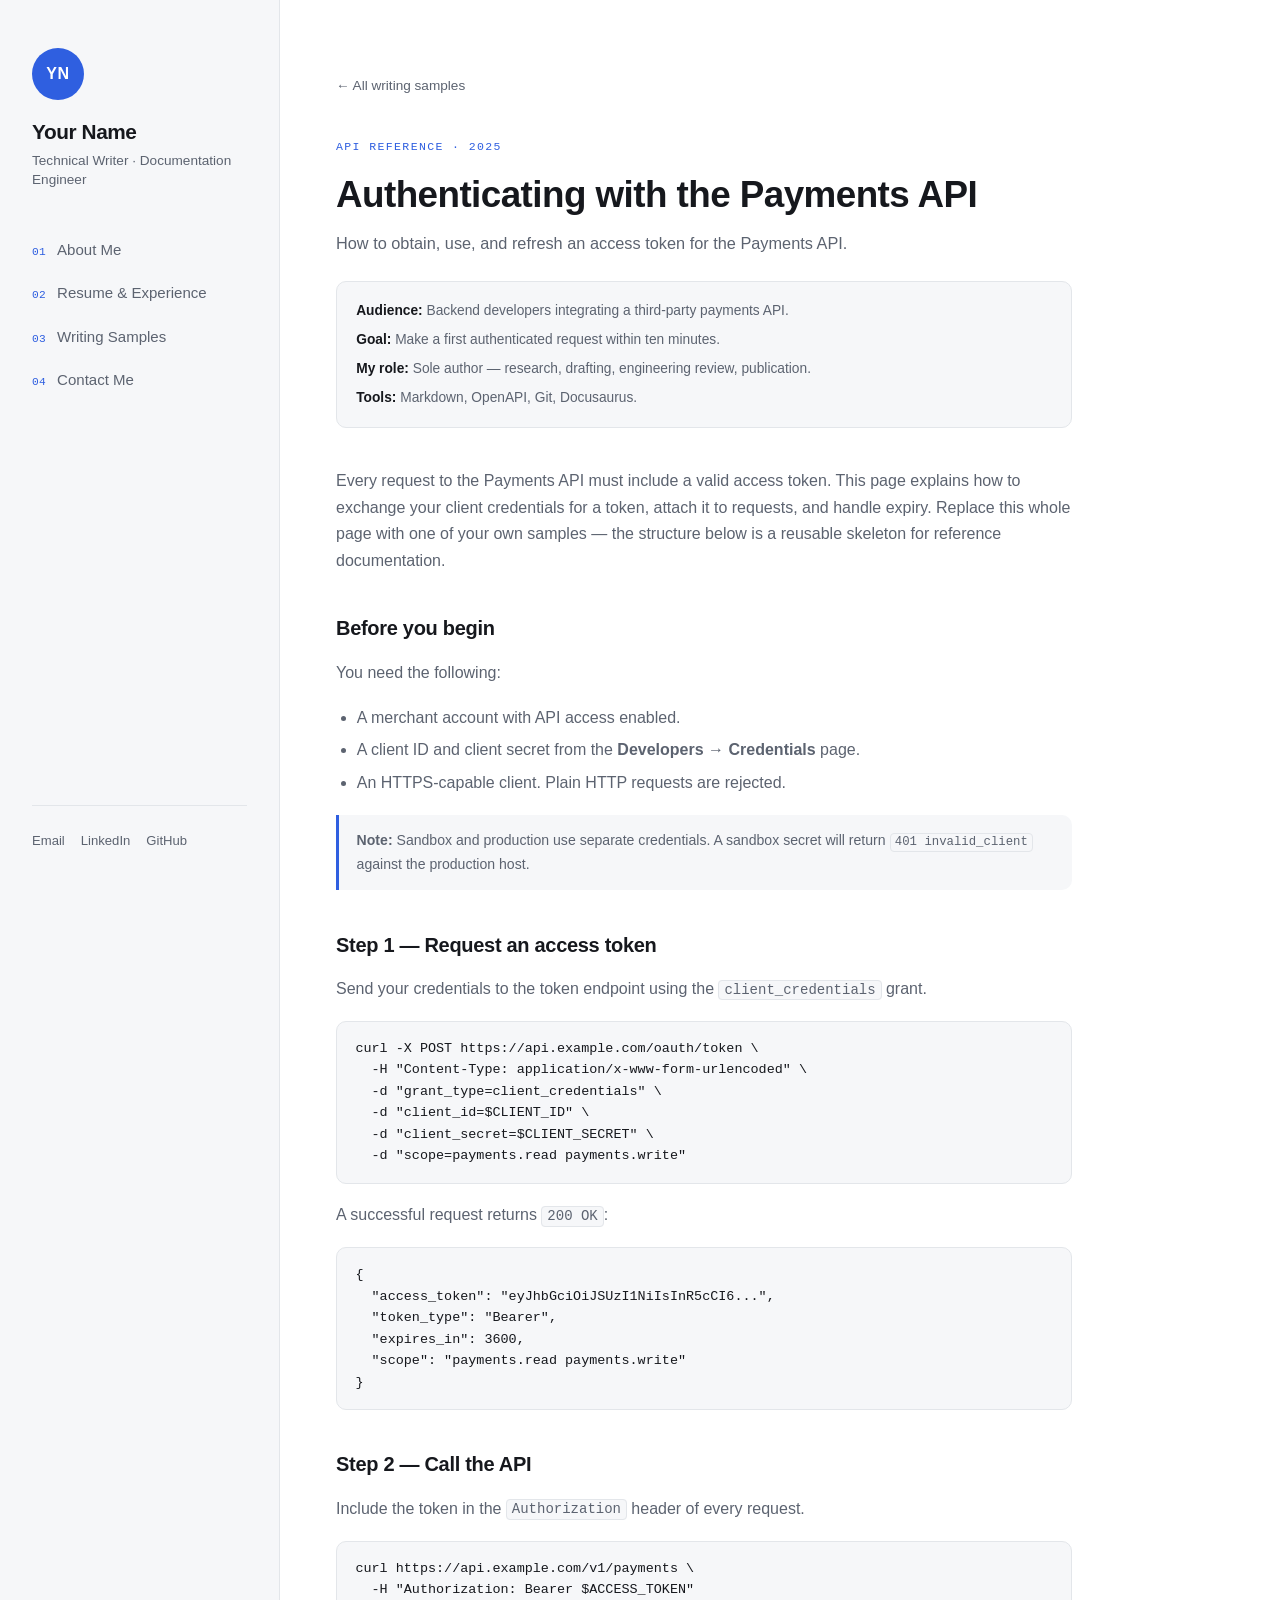
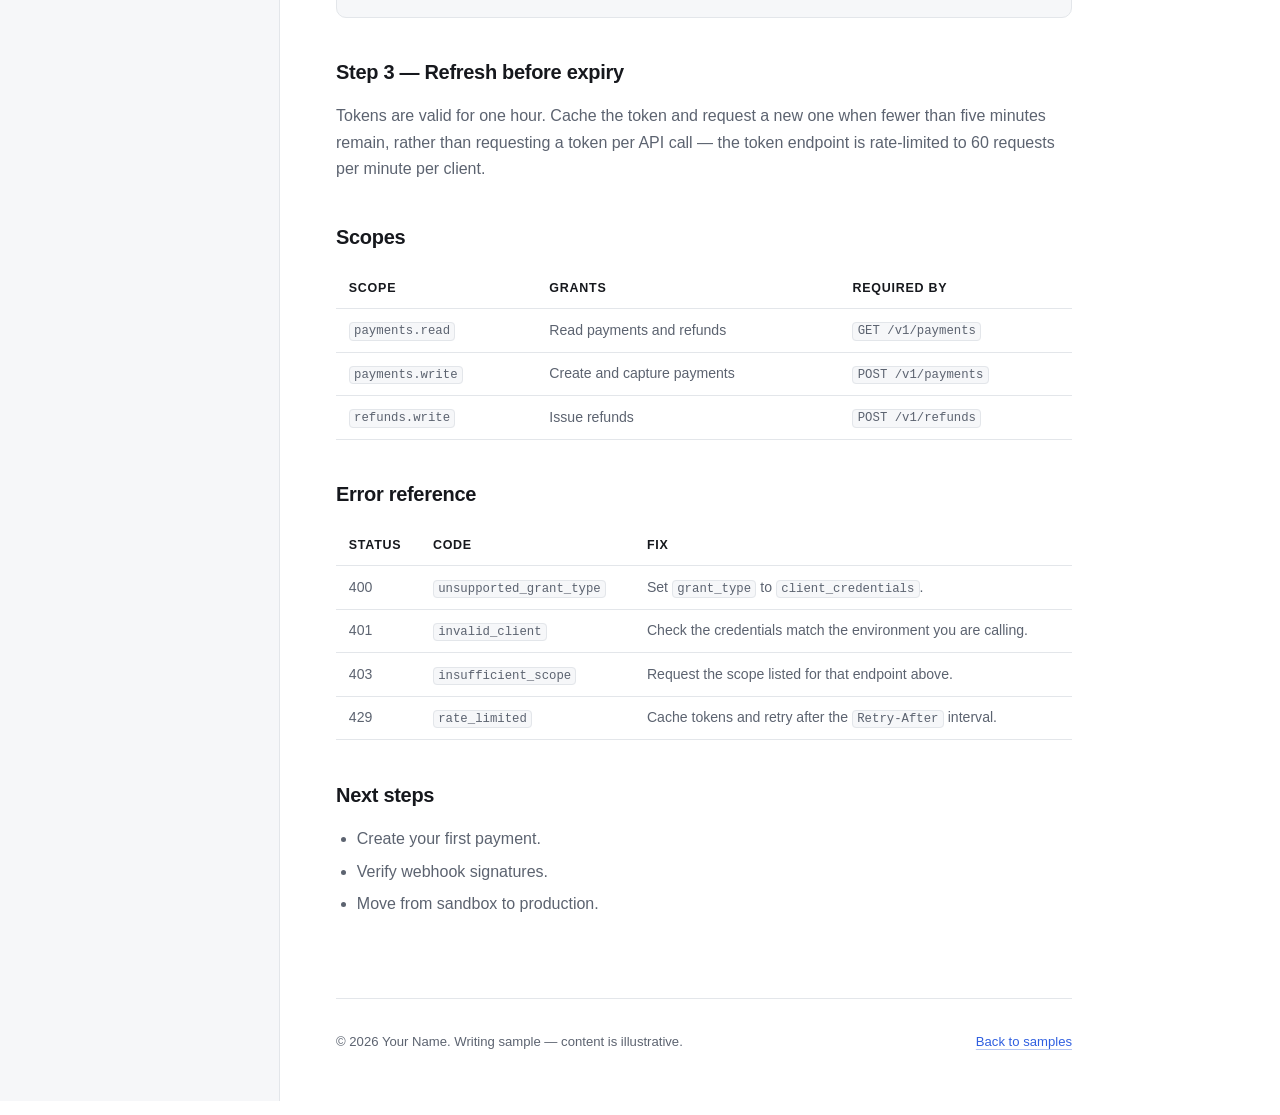
==== samples/sample-article.html @ 77361c0a "Add minimal technical writing portfolio template Replace the previous template with a static, depend" ====
<!DOCTYPE html>
<html lang="en">
<head>
<meta charset="utf-8">
<meta name="viewport" content="width=device-width, initial-scale=1">
<title>Authenticating with the Payments API — Your Name</title>
<meta name="description" content="Sample technical writing: an API authentication reference covering OAuth 2.0 flows, token lifetimes, and error handling.">
<link rel="stylesheet" href="../css/style.css">
<link rel="icon" href="data:image/svg+xml,<svg xmlns='http://www.w3.org/2000/svg' viewBox='0 0 100 100'><text y='.9em' font-size='90'>&#9998;</text></svg>">
</head>
<body>

<a class="skip-link" href="#main">Skip to content</a>

<div class="layout">

  <header class="sidebar">
    <div class="sidebar-inner">

      <div class="identity">
        <div class="avatar" aria-hidden="true">YN</div>
        <h1 class="name">Your Name</h1>
        <p class="role">Technical Writer &middot; Documentation Engineer</p>
      </div>

      <nav class="nav" aria-label="Section navigation">
        <ul>
          <li><a href="../index.html#about"><span class="nav-num">01</span> About Me</a></li>
          <li><a href="../index.html#resume"><span class="nav-num">02</span> Resume &amp; Experience</a></li>
          <li><a href="../index.html#samples"><span class="nav-num">03</span> Writing Samples</a></li>
          <li><a href="../index.html#contact"><span class="nav-num">04</span> Contact Me</a></li>
        </ul>
      </nav>

      <ul class="social" aria-label="Elsewhere">
        <li><a href="mailto:you@example.com">Email</a></li>
        <li><a href="https://www.linkedin.com/in/your-handle">LinkedIn</a></li>
        <li><a href="https://github.com/your-handle">GitHub</a></li>
      </ul>

    </div>
  </header>

  <main class="content" id="main">
    <article class="article">

      <a class="back-link" href="../index.html#samples">&larr; All writing samples</a>

      <p class="eyebrow">API Reference &middot; 2025</p>
      <h2 class="article-title">Authenticating with the Payments API</h2>
      <p class="article-sub">
        How to obtain, use, and refresh an access token for the Payments API.
      </p>

      <ul class="article-facts">
        <li><strong>Audience:</strong> Backend developers integrating a third-party payments API.</li>
        <li><strong>Goal:</strong> Make a first authenticated request within ten minutes.</li>
        <li><strong>My role:</strong> Sole author &mdash; research, drafting, engineering review, publication.</li>
        <li><strong>Tools:</strong> Markdown, OpenAPI, Git, Docusaurus.</li>
      </ul>

      <div class="article-body">

        <p>
          Every request to the Payments API must include a valid access token. This page
          explains how to exchange your client credentials for a token, attach it to requests,
          and handle expiry. Replace this whole page with one of your own samples &mdash; the
          structure below is a reusable skeleton for reference documentation.
        </p>

        <h2>Before you begin</h2>
        <p>You need the following:</p>
        <ul>
          <li>A merchant account with API access enabled.</li>
          <li>A client ID and client secret from the <strong>Developers &rarr; Credentials</strong> page.</li>
          <li>An HTTPS-capable client. Plain HTTP requests are rejected.</li>
        </ul>

        <p class="note">
          <strong>Note:</strong> Sandbox and production use separate credentials. A sandbox
          secret will return <code>401 invalid_client</code> against the production host.
        </p>

        <h2>Step 1 &mdash; Request an access token</h2>
        <p>
          Send your credentials to the token endpoint using the
          <code>client_credentials</code> grant.
        </p>

<pre><code>curl -X POST https://api.example.com/oauth/token \
  -H "Content-Type: application/x-www-form-urlencoded" \
  -d "grant_type=client_credentials" \
  -d "client_id=$CLIENT_ID" \
  -d "client_secret=$CLIENT_SECRET" \
  -d "scope=payments.read payments.write"</code></pre>

        <p>A successful request returns <code>200 OK</code>:</p>

<pre><code>{
  "access_token": "eyJhbGciOiJSUzI1NiIsInR5cCI6...",
  "token_type": "Bearer",
  "expires_in": 3600,
  "scope": "payments.read payments.write"
}</code></pre>

        <h2>Step 2 &mdash; Call the API</h2>
        <p>
          Include the token in the <code>Authorization</code> header of every request.
        </p>

<pre><code>curl https://api.example.com/v1/payments \
  -H "Authorization: Bearer $ACCESS_TOKEN"</code></pre>

        <h2>Step 3 &mdash; Refresh before expiry</h2>
        <p>
          Tokens are valid for one hour. Cache the token and request a new one when fewer than
          five minutes remain, rather than requesting a token per API call &mdash; the token
          endpoint is rate-limited to 60 requests per minute per client.
        </p>

        <h2>Scopes</h2>
        <div class="table-wrap">
          <table>
            <thead>
              <tr>
                <th scope="col">Scope</th>
                <th scope="col">Grants</th>
                <th scope="col">Required by</th>
              </tr>
            </thead>
            <tbody>
              <tr>
                <td><code>payments.read</code></td>
                <td>Read payments and refunds</td>
                <td><code>GET /v1/payments</code></td>
              </tr>
              <tr>
                <td><code>payments.write</code></td>
                <td>Create and capture payments</td>
                <td><code>POST /v1/payments</code></td>
              </tr>
              <tr>
                <td><code>refunds.write</code></td>
                <td>Issue refunds</td>
                <td><code>POST /v1/refunds</code></td>
              </tr>
            </tbody>
          </table>
        </div>

        <h2>Error reference</h2>
        <div class="table-wrap">
          <table>
            <thead>
              <tr>
                <th scope="col">Status</th>
                <th scope="col">Code</th>
                <th scope="col">Fix</th>
              </tr>
            </thead>
            <tbody>
              <tr>
                <td>400</td>
                <td><code>unsupported_grant_type</code></td>
                <td>Set <code>grant_type</code> to <code>client_credentials</code>.</td>
              </tr>
              <tr>
                <td>401</td>
                <td><code>invalid_client</code></td>
                <td>Check the credentials match the environment you are calling.</td>
              </tr>
              <tr>
                <td>403</td>
                <td><code>insufficient_scope</code></td>
                <td>Request the scope listed for that endpoint above.</td>
              </tr>
              <tr>
                <td>429</td>
                <td><code>rate_limited</code></td>
                <td>Cache tokens and retry after the <code>Retry-After</code> interval.</td>
              </tr>
            </tbody>
          </table>
        </div>

        <h2>Next steps</h2>
        <ul>
          <li>Create your first payment.</li>
          <li>Verify webhook signatures.</li>
          <li>Move from sandbox to production.</li>
        </ul>

      </div>

      <footer class="footer">
        <p>&copy; <span>2026</span> Your Name. Writing sample &mdash; content is illustrative.</p>
        <p><a class="inline-link" href="../index.html#samples">Back to samples</a></p>
      </footer>

    </article>
  </main>
</div>

</body>
</html>
---- css/style.css ----
/* ==========================================================================
   Technical Writing Portfolio — minimal, modern, no JavaScript
   Sections: 1. Tokens  2. Reset  3. Layout  4. Sidebar  5. Content
             6. Components  7. Article pages  8. Responsive  9. Print
   ========================================================================== */

/* 1. Tokens ---------------------------------------------------------------
   Change these six values and the whole site re-themes.                    */

:root {
  --bg:            #ffffff;
  --bg-soft:       #f6f7f9;
  --text:          #16181d;
  --text-muted:    #5c6370;
  --border:        #e3e6ea;
  --accent:        #2f5fe0;

  --sidebar-width: 17.5rem;
  --content-max:   46rem;
  --radius:        10px;

  --font-sans: ui-sans-serif, -apple-system, BlinkMacSystemFont, "Segoe UI",
               Inter, Roboto, "Helvetica Neue", Arial, sans-serif;
  --font-mono: ui-monospace, SFMono-Regular, "SF Mono", Menlo, Consolas,
               "Liberation Mono", monospace;
}

@media (prefers-color-scheme: dark) {
  :root {
    --bg:         #101215;
    --bg-soft:    #171a1f;
    --text:       #e8eaed;
    --text-muted: #9aa1ab;
    --border:     #262a31;
    --accent:     #7d9dff;
  }
}

/* 2. Reset ---------------------------------------------------------------- */

*, *::before, *::after { box-sizing: border-box; }

html {
  -webkit-text-size-adjust: 100%;
  scroll-behavior: smooth;
  scroll-padding-top: 2rem;
}

@media (prefers-reduced-motion: reduce) {
  html { scroll-behavior: auto; }
  *, *::before, *::after { transition-duration: 0.01ms !important; }
}

body {
  margin: 0;
  background: var(--bg);
  color: var(--text);
  font-family: var(--font-sans);
  font-size: 16px;
  line-height: 1.65;
  -webkit-font-smoothing: antialiased;
}

h1, h2, h3, h4 {
  margin: 0;
  line-height: 1.25;
  letter-spacing: -0.015em;
  font-weight: 600;
}

p, ul, ol { margin: 0; }
img { max-width: 100%; height: auto; }

a {
  color: inherit;
  text-decoration-color: color-mix(in srgb, currentColor 35%, transparent);
  text-underline-offset: 3px;
}
a:hover { text-decoration-color: currentColor; }

:focus-visible {
  outline: 2px solid var(--accent);
  outline-offset: 3px;
  border-radius: 3px;
}

code {
  font-family: var(--font-mono);
  font-size: 0.875em;
  background: var(--bg-soft);
  border: 1px solid var(--border);
  border-radius: 4px;
  padding: 0.1em 0.35em;
}

.skip-link {
  position: absolute;
  left: -9999px;
  top: 0;
  z-index: 100;
  background: var(--accent);
  color: #fff;
  padding: 0.6rem 1rem;
  border-radius: 0 0 var(--radius) 0;
  text-decoration: none;
}
.skip-link:focus { left: 0; }

/* 3. Layout --------------------------------------------------------------- */

.layout {
  display: grid;
  grid-template-columns: var(--sidebar-width) minmax(0, 1fr);
  min-height: 100vh;
}

/* 4. Sidebar -------------------------------------------------------------- */

.sidebar {
  border-right: 1px solid var(--border);
  background: var(--bg-soft);
}

.sidebar-inner {
  position: sticky;
  top: 0;
  display: flex;
  flex-direction: column;
  gap: 2.5rem;
  height: 100vh;
  padding: 3rem 2rem;
  overflow-y: auto;
}

.identity { display: grid; gap: 0.35rem; }

.avatar {
  width: 3.25rem;
  height: 3.25rem;
  margin-bottom: 0.85rem;
  display: grid;
  place-items: center;
  border-radius: 50%;
  background: var(--accent);
  color: #fff;
  font-size: 1rem;
  font-weight: 600;
  letter-spacing: 0.04em;
}

.name {
  font-size: 1.3rem;
  letter-spacing: -0.02em;
}

.role {
  font-size: 0.85rem;
  color: var(--text-muted);
  line-height: 1.45;
}

.nav ul,
.social {
  list-style: none;
  margin: 0;
  padding: 0;
}

.nav li + li { margin-top: 0.15rem; }

.nav a {
  display: flex;
  align-items: baseline;
  gap: 0.7rem;
  padding: 0.5rem 0.7rem;
  margin-left: -0.7rem;
  border-radius: 7px;
  font-size: 0.94rem;
  text-decoration: none;
  color: var(--text-muted);
  transition: background 0.15s ease, color 0.15s ease;
}

.nav a:hover {
  background: color-mix(in srgb, var(--accent) 9%, transparent);
  color: var(--text);
}

.nav-num {
  font-family: var(--font-mono);
  font-size: 0.7rem;
  color: var(--accent);
  letter-spacing: 0.02em;
}

.social {
  margin-top: auto;
  display: flex;
  flex-wrap: wrap;
  gap: 0.4rem 1rem;
  padding-top: 1.5rem;
  border-top: 1px solid var(--border);
  font-size: 0.82rem;
  color: var(--text-muted);
}

.social a { text-decoration: none; }
.social a:hover { color: var(--accent); }

/* 5. Content -------------------------------------------------------------- */

.content {
  padding: 4.5rem 3.5rem 3rem;
  max-width: calc(var(--content-max) + 7rem);
}

.section + .section {
  margin-top: 5.5rem;
  padding-top: 5.5rem;
  border-top: 1px solid var(--border);
}

.eyebrow {
  font-family: var(--font-mono);
  font-size: 0.72rem;
  letter-spacing: 0.12em;
  text-transform: uppercase;
  color: var(--accent);
  margin-bottom: 1rem;
}

.section-title {
  font-size: clamp(1.6rem, 1.15rem + 1.6vw, 2.15rem);
  max-width: 22ch;
  margin-bottom: 1.5rem;
}

.section-intro,
.prose p {
  color: var(--text-muted);
  max-width: 62ch;
}

.prose { display: grid; gap: 1.1rem; }

.lede {
  font-size: 1.08rem;
  color: var(--text) !important;
}

.subhead {
  font-size: 0.78rem;
  letter-spacing: 0.1em;
  text-transform: uppercase;
  color: var(--text-muted);
  margin: 2.75rem 0 1.1rem;
}

.inline-link {
  color: var(--accent);
  font-weight: 500;
}

/* 6. Components ----------------------------------------------------------- */

/* Card grid — "What I write" */
.card-grid {
  list-style: none;
  padding: 0;
  display: grid;
  grid-template-columns: repeat(auto-fit, minmax(15rem, 1fr));
  gap: 0.85rem;
}

.card {
  padding: 1.1rem 1.2rem;
  border: 1px solid var(--border);
  border-radius: var(--radius);
  background: var(--bg-soft);
}

.card h4 { font-size: 0.95rem; margin-bottom: 0.3rem; }
.card p  { font-size: 0.88rem; color: var(--text-muted); }

/* Tag pills */
.tags {
  list-style: none;
  padding: 0;
  display: flex;
  flex-wrap: wrap;
  gap: 0.45rem;
}

.tags li {
  padding: 0.25rem 0.7rem;
  border: 1px solid var(--border);
  border-radius: 999px;
  font-size: 0.8rem;
  color: var(--text-muted);
  background: var(--bg);
}

.tags-sm { margin-top: 0.9rem; }
.tags-sm li { font-size: 0.74rem; padding: 0.15rem 0.6rem; }

/* Timeline — resume */
.timeline {
  list-style: none;
  margin: 0;
  padding: 0 0 0 1.6rem;
  border-left: 1px solid var(--border);
  display: grid;
  gap: 2.5rem;
}

.timeline-item { position: relative; }

.timeline-item::before {
  content: "";
  position: absolute;
  left: calc(-1.6rem - 4px);
  top: 0.55rem;
  width: 7px;
  height: 7px;
  border-radius: 50%;
  background: var(--accent);
}

.timeline-date {
  font-family: var(--font-mono);
  font-size: 0.74rem;
  letter-spacing: 0.04em;
  color: var(--text-muted);
  margin-bottom: 0.3rem;
}

.timeline-role { font-size: 1.05rem; }

.timeline-org {
  font-size: 0.88rem;
  color: var(--text-muted);
  margin-bottom: 0.7rem;
}

.timeline-points {
  padding-left: 1.1rem;
  display: grid;
  gap: 0.35rem;
  font-size: 0.92rem;
  color: var(--text-muted);
  max-width: 60ch;
}

.timeline-points::marker { color: var(--border); }

/* Two-column split — education / highlights */
.split {
  display: grid;
  grid-template-columns: repeat(auto-fit, minmax(16rem, 1fr));
  gap: 0 2.5rem;
}

.plain-list {
  list-style: none;
  padding: 0;
  display: grid;
  gap: 1rem;
  font-size: 0.9rem;
  color: var(--text-muted);
}

.plain-list strong { color: var(--text); font-weight: 600; }

/* Writing samples */
.sample-list {
  list-style: none;
  padding: 0;
  display: grid;
  gap: 1rem;
}

.sample {
  padding: 1.5rem;
  border: 1px solid var(--border);
  border-radius: var(--radius);
  transition: border-color 0.15s ease, transform 0.15s ease;
}

.sample:hover {
  border-color: color-mix(in srgb, var(--accent) 45%, var(--border));
  transform: translateY(-2px);
}

.sample-meta {
  display: flex;
  align-items: center;
  justify-content: space-between;
  gap: 1rem;
  margin-bottom: 0.6rem;
}

.badge {
  font-family: var(--font-mono);
  font-size: 0.68rem;
  letter-spacing: 0.08em;
  text-transform: uppercase;
  padding: 0.2rem 0.55rem;
  border-radius: 5px;
  color: var(--accent);
  background: color-mix(in srgb, var(--accent) 11%, transparent);
}

.sample-year {
  font-family: var(--font-mono);
  font-size: 0.74rem;
  color: var(--text-muted);
}

.sample-title { font-size: 1.12rem; margin-bottom: 0.5rem; }
.sample-title a { text-decoration: none; }
.sample-title a:hover { color: var(--accent); }

.sample-desc {
  font-size: 0.93rem;
  color: var(--text-muted);
  margin-bottom: 0.75rem;
  max-width: 60ch;
}

.sample-detail {
  font-size: 0.85rem;
  color: var(--text-muted);
}

.sample-detail strong { color: var(--text); font-weight: 600; }

/* Contact */
.contact-grid {
  list-style: none;
  padding: 0;
  margin-top: 2rem;
  display: grid;
  grid-template-columns: repeat(auto-fit, minmax(13rem, 1fr));
  gap: 0.85rem;
}

.contact-card {
  padding: 1.1rem 1.2rem;
  border: 1px solid var(--border);
  border-radius: var(--radius);
  background: var(--bg-soft);
}

.contact-label {
  font-size: 0.72rem;
  letter-spacing: 0.1em;
  text-transform: uppercase;
  color: var(--text-muted);
  margin-bottom: 0.3rem;
}

.contact-value {
  font-size: 0.95rem;
  font-weight: 500;
  word-break: break-word;
}

/* Callout */
.callout {
  margin-top: 2rem;
  padding: 1rem 1.2rem;
  border-left: 3px solid var(--accent);
  border-radius: 0 var(--radius) var(--radius) 0;
  background: var(--bg-soft);
  font-size: 0.88rem;
  color: var(--text-muted);
  max-width: 62ch;
}

.callout strong { color: var(--text); }

/* Footer */
.footer {
  margin-top: 5rem;
  padding-top: 2rem;
  border-top: 1px solid var(--border);
  display: flex;
  flex-wrap: wrap;
  justify-content: space-between;
  gap: 0.5rem;
  font-size: 0.82rem;
  color: var(--text-muted);
}

/* 7. Article pages (samples/*.html) --------------------------------------- */

.article { max-width: var(--content-max); }

.back-link {
  display: inline-block;
  margin-bottom: 2.5rem;
  font-size: 0.85rem;
  color: var(--text-muted);
  text-decoration: none;
}
.back-link:hover { color: var(--accent); }

.article-title {
  font-size: clamp(1.7rem, 1.2rem + 1.8vw, 2.3rem);
  margin-bottom: 0.75rem;
}

.article-sub {
  color: var(--text-muted);
  font-size: 1.02rem;
  margin-bottom: 1.5rem;
}

.article-facts {
  list-style: none;
  padding: 1.1rem 1.2rem;
  margin: 0 0 2.5rem;
  border: 1px solid var(--border);
  border-radius: var(--radius);
  background: var(--bg-soft);
  display: grid;
  gap: 0.4rem;
  font-size: 0.86rem;
  color: var(--text-muted);
}

.article-facts strong { color: var(--text); font-weight: 600; }

.article-body { display: grid; gap: 1.15rem; }

.article-body h2 {
  font-size: 1.25rem;
  margin-top: 1.5rem;
}

.article-body h3 { font-size: 1rem; margin-top: 0.75rem; }

.article-body p,
.article-body li { color: var(--text-muted); }

.article-body ul,
.article-body ol {
  padding-left: 1.3rem;
  display: grid;
  gap: 0.4rem;
}

.article-body ol { counter-reset: none; }

pre {
  margin: 0;
  padding: 1rem 1.15rem;
  overflow-x: auto;
  background: var(--bg-soft);
  border: 1px solid var(--border);
  border-radius: var(--radius);
  font-size: 0.84rem;
  line-height: 1.6;
}

pre code {
  background: none;
  border: 0;
  padding: 0;
  font-size: inherit;
  color: var(--text);
}

.table-wrap { overflow-x: auto; }

table {
  width: 100%;
  border-collapse: collapse;
  font-size: 0.88rem;
}

th, td {
  text-align: left;
  padding: 0.6rem 0.8rem;
  border-bottom: 1px solid var(--border);
  color: var(--text-muted);
}

th {
  color: var(--text);
  font-weight: 600;
  font-size: 0.78rem;
  letter-spacing: 0.06em;
  text-transform: uppercase;
}

.note {
  padding: 0.9rem 1.1rem;
  border-left: 3px solid var(--accent);
  border-radius: 0 var(--radius) var(--radius) 0;
  background: var(--bg-soft);
  font-size: 0.88rem;
  color: var(--text-muted);
}

/* 8. Responsive ----------------------------------------------------------- */

@media (max-width: 60rem) {
  .layout { grid-template-columns: 1fr; }

  .sidebar { border-right: 0; border-bottom: 1px solid var(--border); }

  .sidebar-inner {
    position: static;
    height: auto;
    gap: 1.5rem;
    padding: 2rem 1.5rem;
    overflow: visible;
  }

  .avatar { margin-bottom: 0.5rem; }

  .nav ul {
    display: flex;
    flex-wrap: wrap;
    gap: 0.25rem;
  }

  .nav li + li { margin-top: 0; }
  .nav a { padding: 0.4rem 0.75rem; margin-left: 0; background: var(--bg); border: 1px solid var(--border); }
  .nav-num { display: none; }

  .social { margin-top: 0; }

  .content { padding: 2.5rem 1.5rem; max-width: none; }

  .section + .section { margin-top: 3.5rem; padding-top: 3.5rem; }
}

@media (max-width: 30rem) {
  .sample, .card, .contact-card { padding: 1rem; }
  .sample-meta { flex-direction: column; align-items: flex-start; gap: 0.35rem; }
  .footer { flex-direction: column; }
}

/* 9. Print (resume-friendly) ---------------------------------------------- */

@media print {
  .sidebar, .footer, .skip-link { display: none; }
  .layout { display: block; }
  .content { padding: 0; max-width: none; }
  .section + .section { margin-top: 2rem; padding-top: 2rem; }
  body { color: #000; background: #fff; font-size: 11pt; }
  .sample, .card, .contact-card, .callout { break-inside: avoid; }
  a { text-decoration: none; }
}
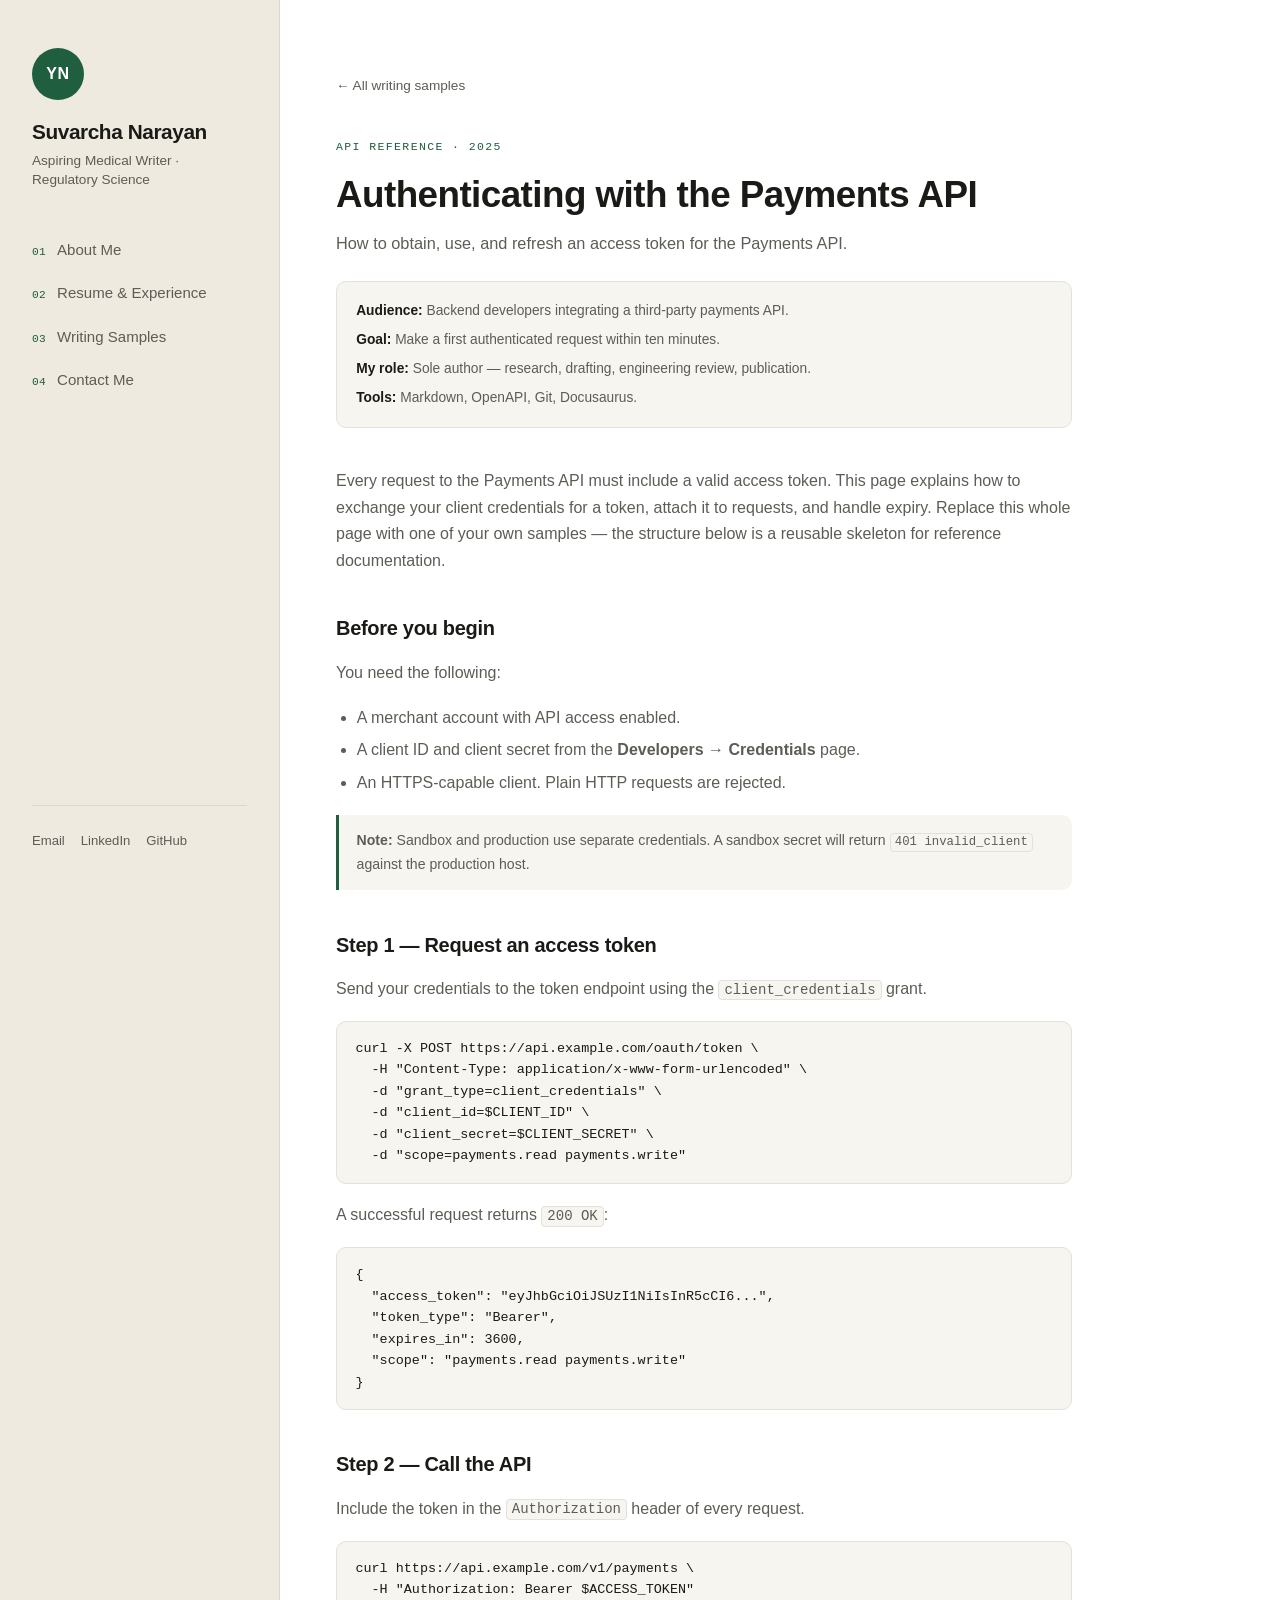
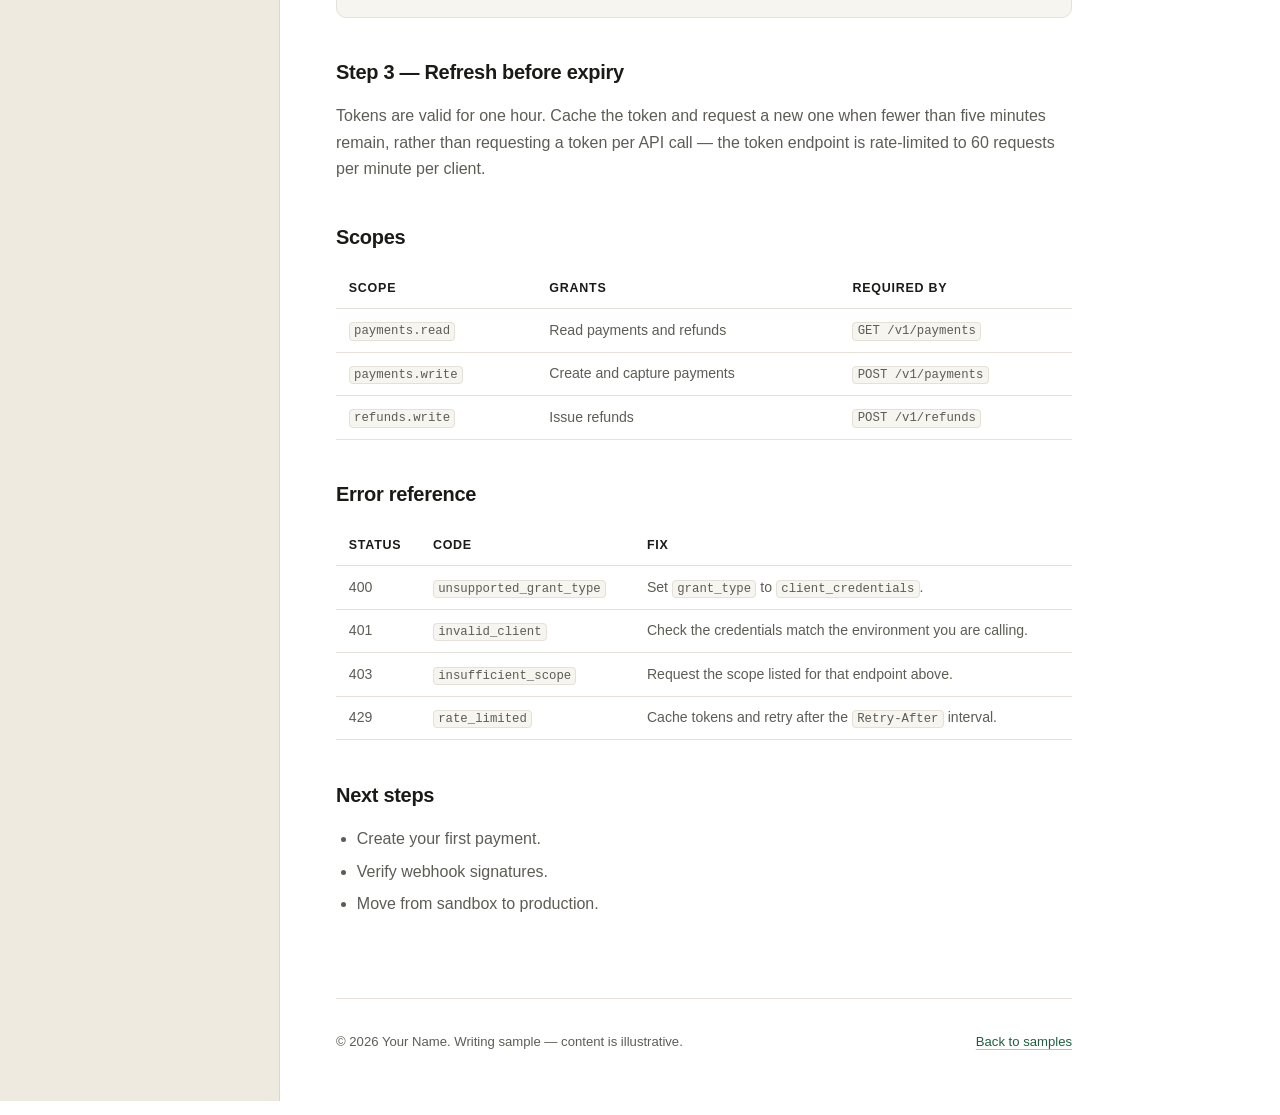
==== commit 3c2ba331: "Set name and role in the sidebar Co-Authored-By: Claude Opus 4.8 (1M context) <noreply@anthropic.com" ====
--- a/samples/sample-article.html
+++ b/samples/sample-article.html
@@ -19,8 +19,8 @@
 
       <div class="identity">
         <div class="avatar" aria-hidden="true">YN</div>
-        <h1 class="name">Your Name</h1>
-        <p class="role">Technical Writer &middot; Documentation Engineer</p>
+        <h1 class="name">Suvarcha Narayan</h1>
+        <p class="role">Aspiring Medical Writer &middot; Regulatory Science</p>
       </div>
 
       <nav class="nav" aria-label="Section navigation">
--- a/css/style.css
+++ b/css/style.css
@@ -5,15 +5,22 @@
    ========================================================================== */
 
 /* 1. Tokens ---------------------------------------------------------------
-   Change these six values and the whole site re-themes.                    */
+   Change these values and the whole site re-themes. The --sidebar-* tokens
+   colour the sidebar block on its own, so it can differ from the content.  */
 
 :root {
   --bg:            #ffffff;
-  --bg-soft:       #f6f7f9;
-  --text:          #16181d;
-  --text-muted:    #5c6370;
-  --border:        #e3e6ea;
-  --accent:        #2f5fe0;
+  --bg-soft:       #f7f5f0;
+  --text:          #1a1a17;
+  --text-muted:    #5d5c55;
+  --border:        #e6e1d8;
+  --accent:        #1f5f3f;  /* forest green — try #14532d deeper, #2c6e49 brighter */
+
+  /* Sidebar is its own colour block, independent of the content surfaces. */
+  --sidebar-bg:     #efeae0;  /* off-white cream — try #f2eee6 lighter, #eee8dc deeper */
+  --sidebar-text:   var(--text);
+  --sidebar-muted:  var(--text-muted);
+  --sidebar-border: #ded7c9;
 
   --sidebar-width: 17.5rem;
   --content-max:   46rem;
@@ -28,11 +35,15 @@
 @media (prefers-color-scheme: dark) {
   :root {
     --bg:         #101215;
-    --bg-soft:    #171a1f;
-    --text:       #e8eaed;
-    --text-muted: #9aa1ab;
-    --border:     #262a31;
-    --accent:     #7d9dff;
+    --bg-soft:    #17191c;
+    --text:       #e9e8e3;
+    --text-muted: #9d9c95;
+    --border:     #282a2c;
+    --accent:     #86c39d;  /* lightened green — forest green is too dark on a dark bg */
+
+    /* Dark mode keeps a dark sidebar; a cream block here would glare. */
+    --sidebar-bg:     #191b1d;
+    --sidebar-border: #2c2f31;
   }
 }
 
@@ -117,8 +128,9 @@
 /* 4. Sidebar -------------------------------------------------------------- */
 
 .sidebar {
-  border-right: 1px solid var(--border);
-  background: var(--bg-soft);
+  border-right: 1px solid var(--sidebar-border);
+  background: var(--sidebar-bg);
+  color: var(--sidebar-text);
 }
 
 .sidebar-inner {
@@ -155,7 +167,7 @@
 
 .role {
   font-size: 0.85rem;
-  color: var(--text-muted);
+  color: var(--sidebar-muted);
   line-height: 1.45;
 }
 
@@ -177,13 +189,13 @@
   border-radius: 7px;
   font-size: 0.94rem;
   text-decoration: none;
-  color: var(--text-muted);
+  color: var(--sidebar-muted);
   transition: background 0.15s ease, color 0.15s ease;
 }
 
 .nav a:hover {
-  background: color-mix(in srgb, var(--accent) 9%, transparent);
-  color: var(--text);
+  background: color-mix(in srgb, var(--accent) 12%, transparent);
+  color: var(--sidebar-text);
 }
 
 .nav-num {
@@ -199,9 +211,9 @@
   flex-wrap: wrap;
   gap: 0.4rem 1rem;
   padding-top: 1.5rem;
-  border-top: 1px solid var(--border);
+  border-top: 1px solid var(--sidebar-border);
   font-size: 0.82rem;
-  color: var(--text-muted);
+  color: var(--sidebar-muted);
 }
 
 .social a { text-decoration: none; }
@@ -608,7 +620,7 @@
 @media (max-width: 60rem) {
   .layout { grid-template-columns: 1fr; }
 
-  .sidebar { border-right: 0; border-bottom: 1px solid var(--border); }
+  .sidebar { border-right: 0; border-bottom: 1px solid var(--sidebar-border); }
 
   .sidebar-inner {
     position: static;
@@ -627,7 +639,12 @@
   }
 
   .nav li + li { margin-top: 0; }
-  .nav a { padding: 0.4rem 0.75rem; margin-left: 0; background: var(--bg); border: 1px solid var(--border); }
+  .nav a {
+    padding: 0.4rem 0.75rem;
+    margin-left: 0;
+    background: var(--bg);
+    border: 1px solid var(--sidebar-border);
+  }
   .nav-num { display: none; }
 
   .social { margin-top: 0; }
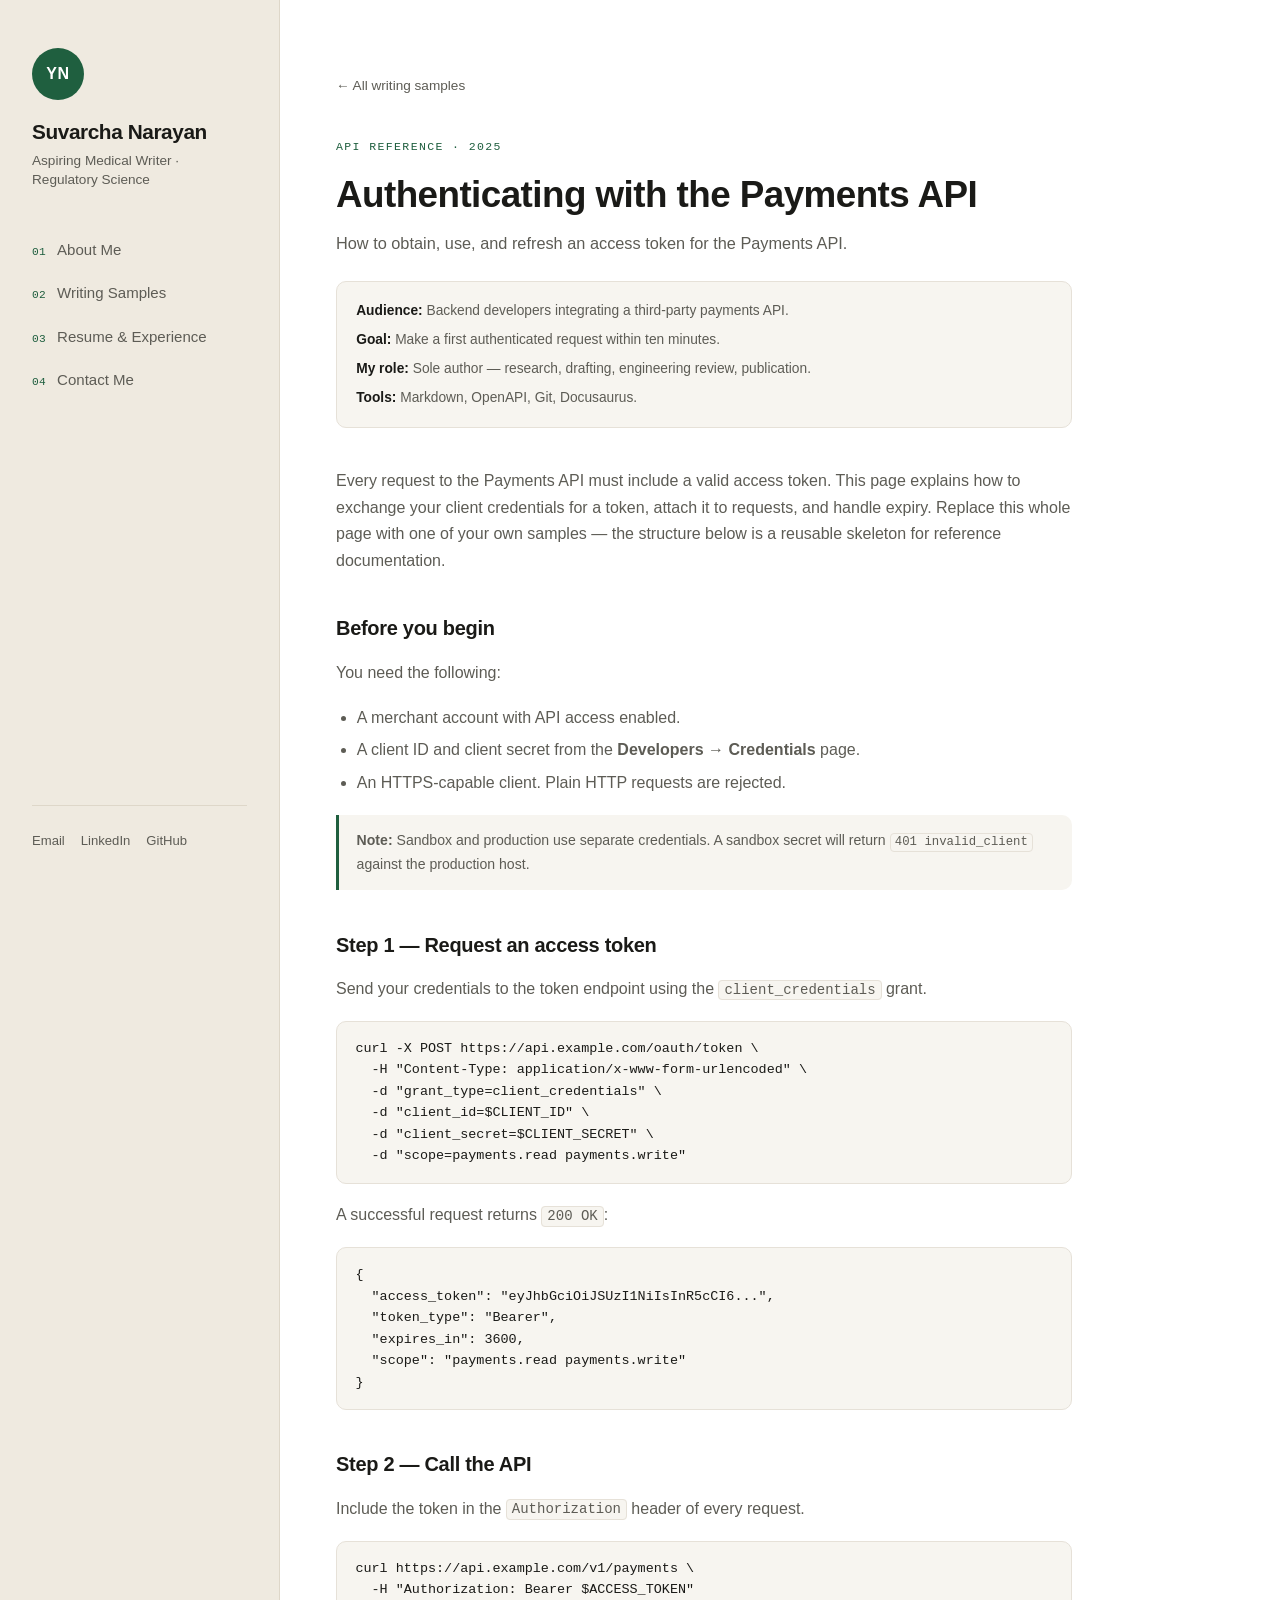
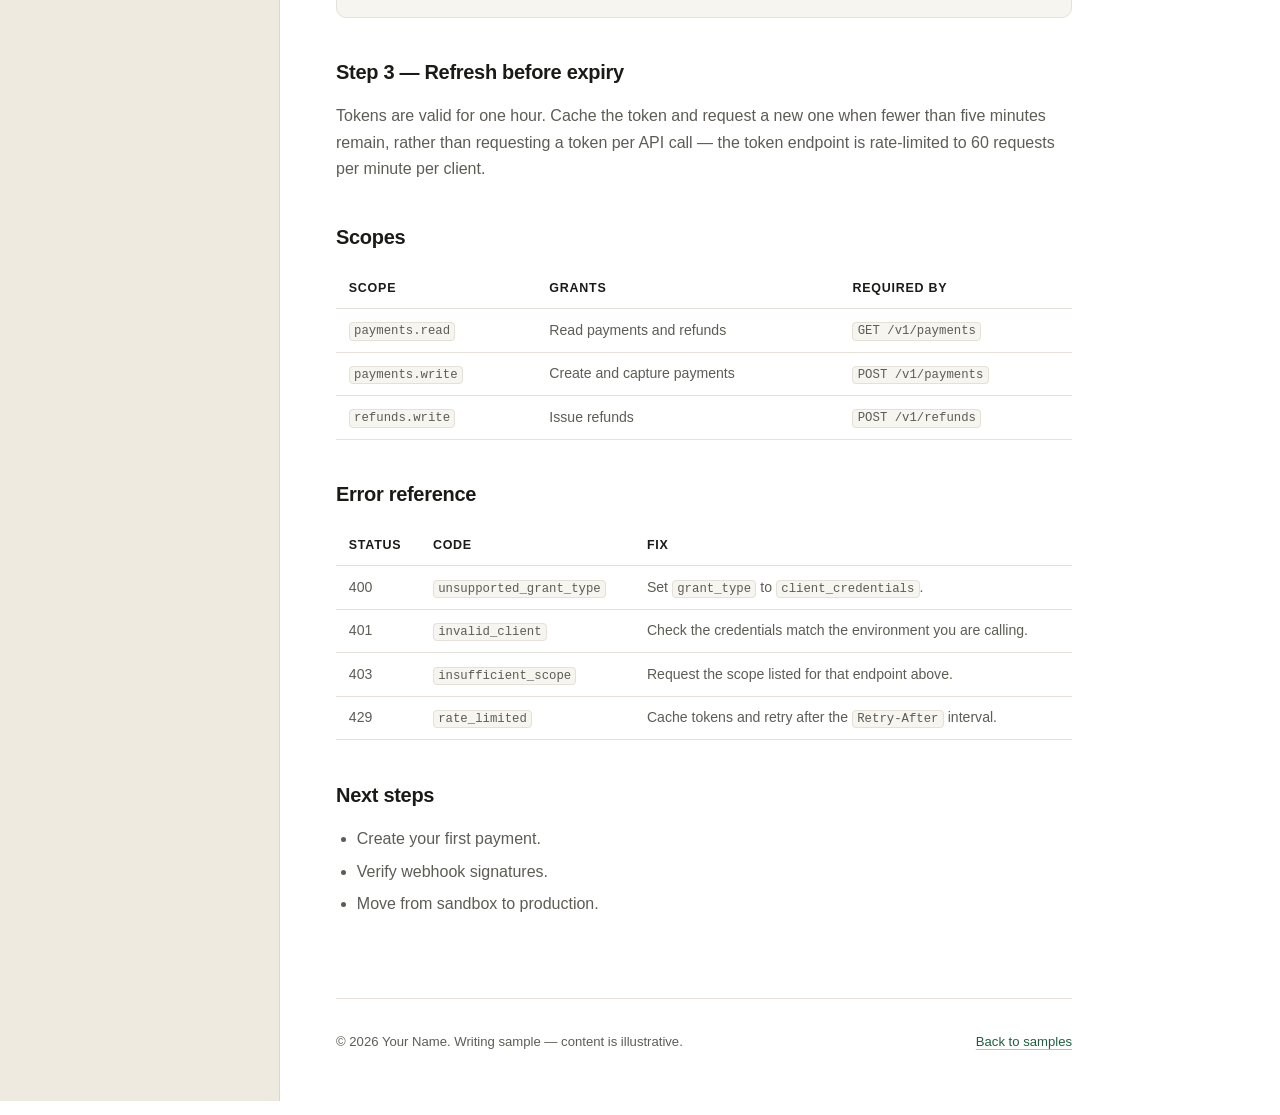
==== commit b072bf31: "Wire sample cards to PDFs and reorder samples before resume Move the Writing Samples section ahead o" ====
--- a/samples/sample-article.html
+++ b/samples/sample-article.html
@@ -26,8 +26,8 @@
       <nav class="nav" aria-label="Section navigation">
         <ul>
           <li><a href="../index.html#about"><span class="nav-num">01</span> About Me</a></li>
-          <li><a href="../index.html#resume"><span class="nav-num">02</span> Resume &amp; Experience</a></li>
-          <li><a href="../index.html#samples"><span class="nav-num">03</span> Writing Samples</a></li>
+          <li><a href="../index.html#samples"><span class="nav-num">02</span> Writing Samples</a></li>
+          <li><a href="../index.html#resume"><span class="nav-num">03</span> Resume &amp; Experience</a></li>
           <li><a href="../index.html#contact"><span class="nav-num">04</span> Contact Me</a></li>
         </ul>
       </nav>
--- a/css/style.css
+++ b/css/style.css
@@ -247,6 +247,12 @@
   margin-bottom: 1.5rem;
 }
 
+/* An intro line reads as a subtitle, so it sits tight under the heading and
+   carries the gap before the content below it instead. */
+.section-title:has(+ .section-intro) { margin-bottom: 0.5rem; }
+
+.section-intro { margin-bottom: 2.5rem; }
+
 .section-intro,
 .prose p {
   color: var(--text-muted);
@@ -431,6 +437,29 @@
 .sample-title { font-size: 1.12rem; margin-bottom: 0.5rem; }
 .sample-title a { text-decoration: none; }
 .sample-title a:hover { color: var(--accent); }
+
+/* File-type marker on a sample title, so the link telegraphs that it opens
+   a PDF in a new tab rather than navigating within the site. */
+.sample-ext {
+  display: inline-block;
+  margin-left: 0.5rem;
+  padding: 0.1rem 0.4rem;
+  vertical-align: 0.1em;
+  border: 1px solid var(--border);
+  border-radius: 4px;
+  font-family: var(--font-mono);
+  font-size: 0.62rem;
+  font-weight: 500;
+  letter-spacing: 0.08em;
+  color: var(--text-muted);
+  white-space: nowrap;
+  transition: color 0.15s ease, border-color 0.15s ease;
+}
+
+.sample-title a:hover .sample-ext {
+  color: var(--accent);
+  border-color: color-mix(in srgb, var(--accent) 45%, var(--border));
+}
 
 .sample-desc {
   font-size: 0.93rem;
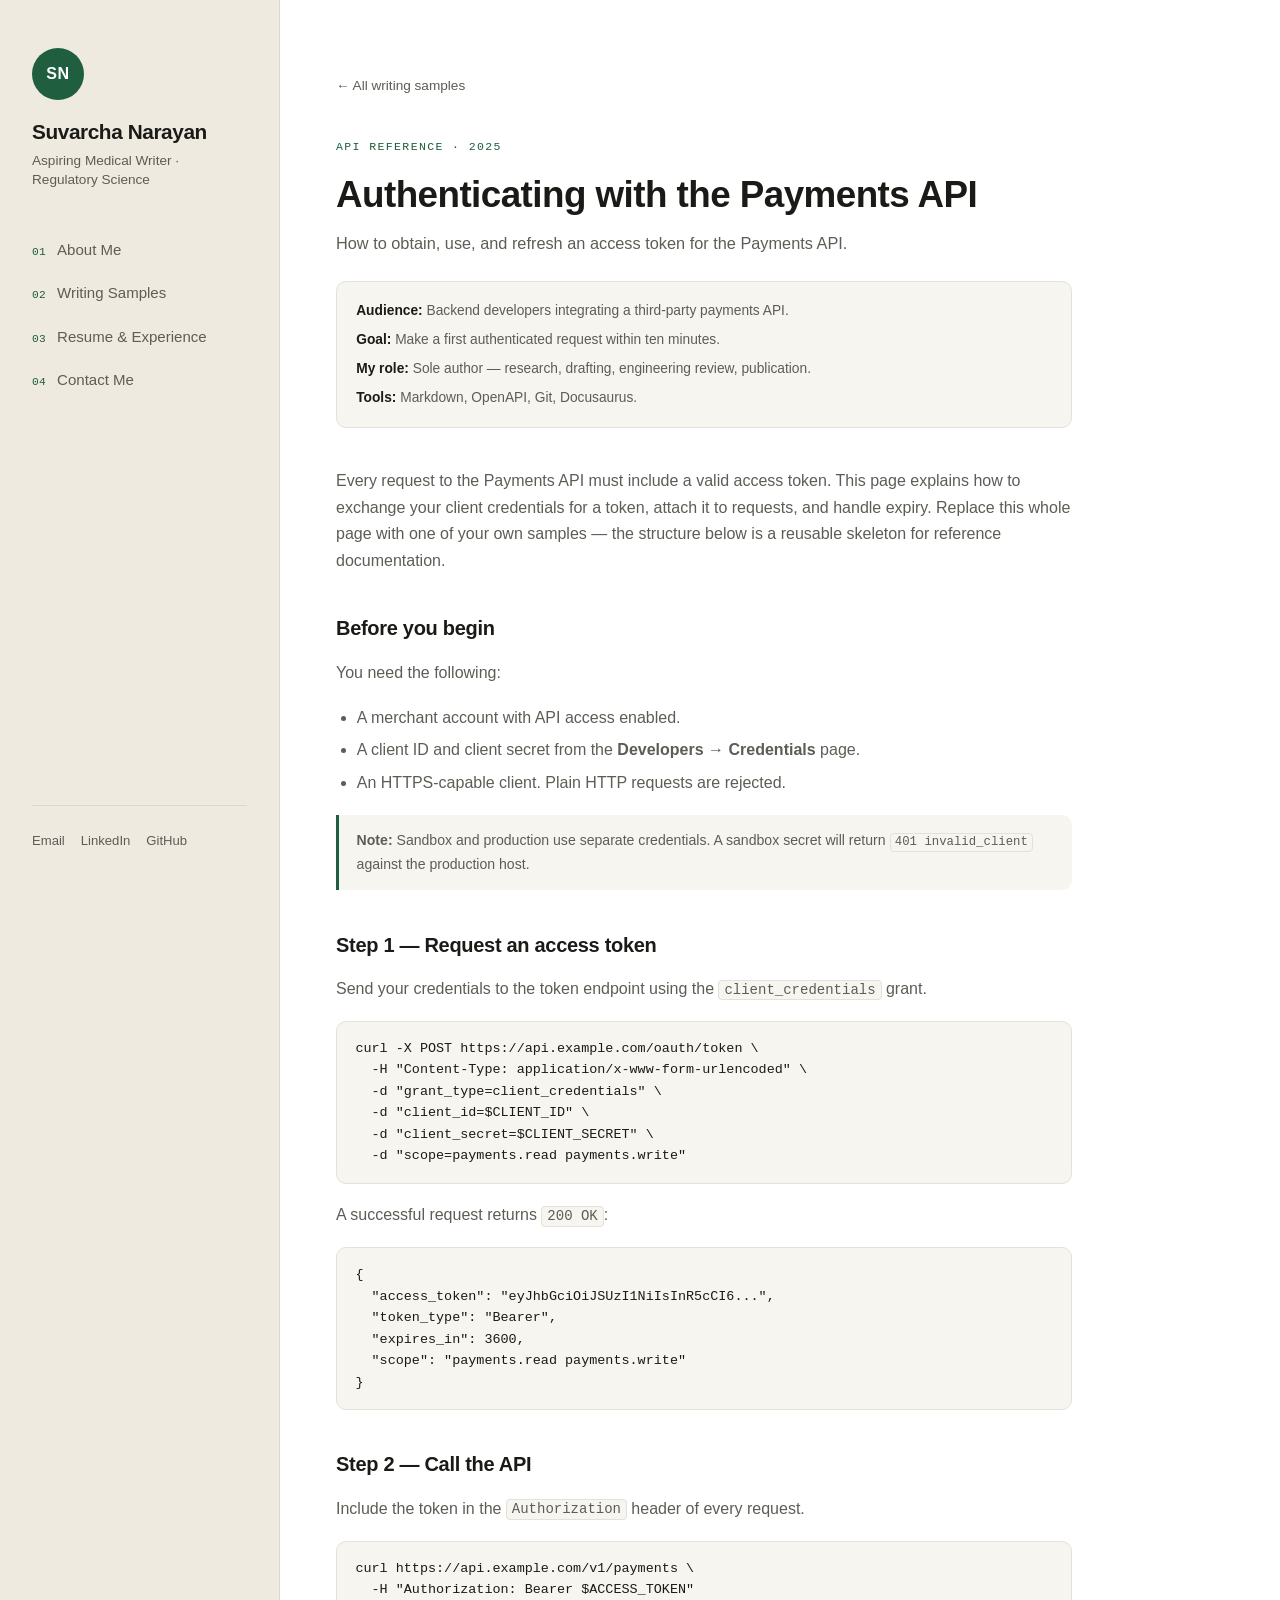
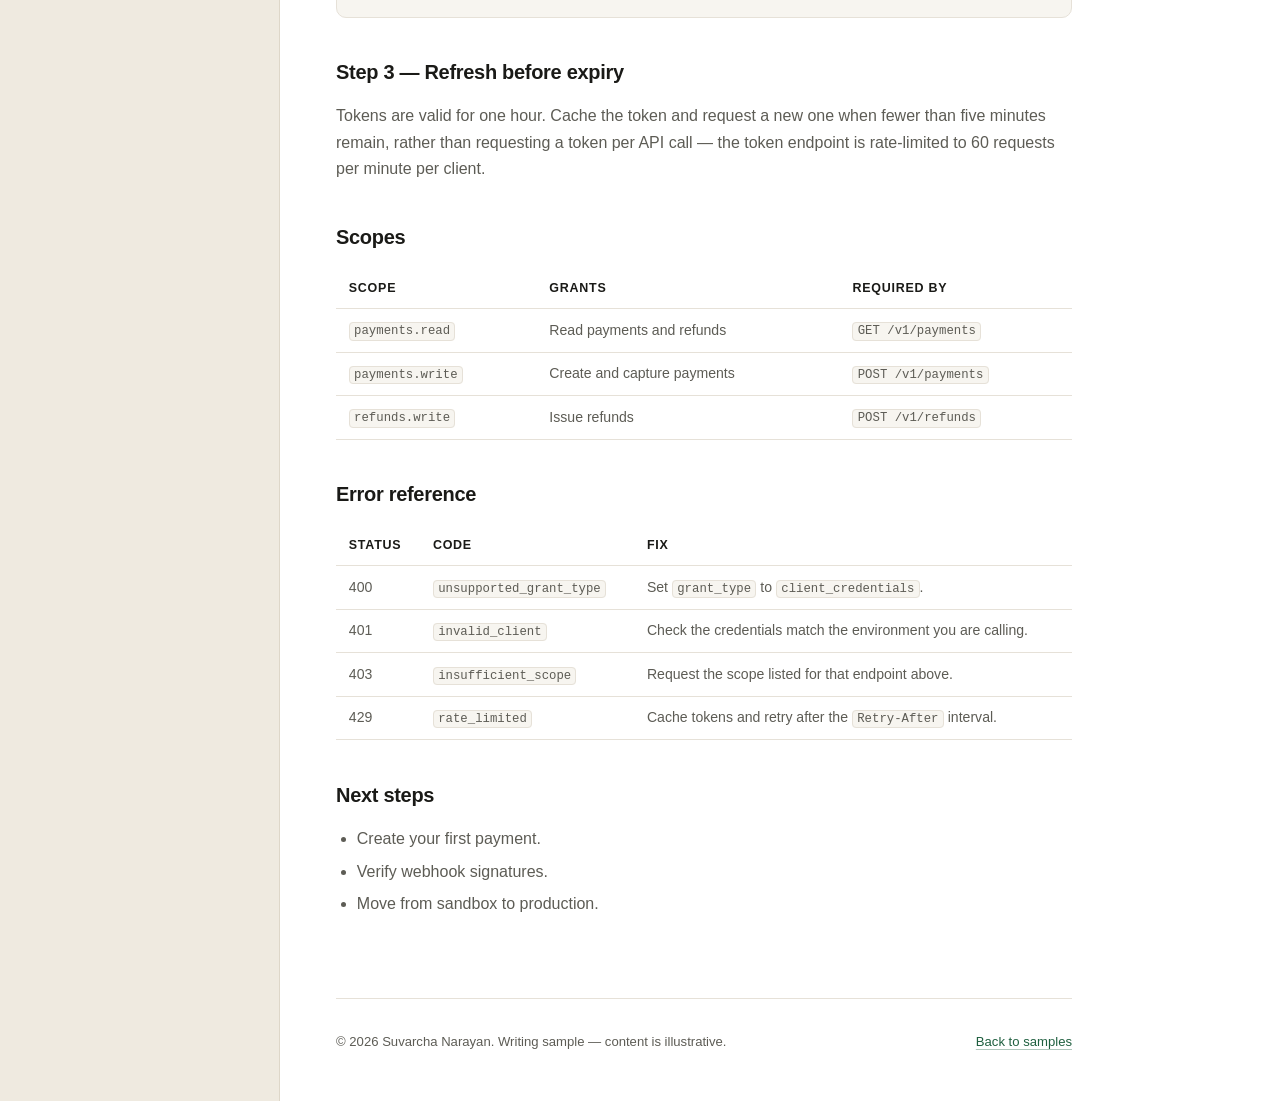
==== commit 74c9cf76: "Replace template content with real resume details and identity Point resume links at the new PDF, su" ====
--- a/samples/sample-article.html
+++ b/samples/sample-article.html
@@ -3,7 +3,7 @@
 <head>
 <meta charset="utf-8">
 <meta name="viewport" content="width=device-width, initial-scale=1">
-<title>Authenticating with the Payments API — Your Name</title>
+<title>Authenticating with the Payments API — Suvarcha Narayan</title>
 <meta name="description" content="Sample technical writing: an API authentication reference covering OAuth 2.0 flows, token lifetimes, and error handling.">
 <link rel="stylesheet" href="../css/style.css">
 <link rel="icon" href="data:image/svg+xml,<svg xmlns='http://www.w3.org/2000/svg' viewBox='0 0 100 100'><text y='.9em' font-size='90'>&#9998;</text></svg>">
@@ -18,7 +18,7 @@
     <div class="sidebar-inner">
 
       <div class="identity">
-        <div class="avatar" aria-hidden="true">YN</div>
+        <div class="avatar" aria-hidden="true">SN</div>
         <h1 class="name">Suvarcha Narayan</h1>
         <p class="role">Aspiring Medical Writer &middot; Regulatory Science</p>
       </div>
@@ -193,7 +193,7 @@
       </div>
 
       <footer class="footer">
-        <p>&copy; <span>2026</span> Your Name. Writing sample &mdash; content is illustrative.</p>
+        <p>&copy; <span>2026</span> Suvarcha Narayan. Writing sample &mdash; content is illustrative.</p>
         <p><a class="inline-link" href="../index.html#samples">Back to samples</a></p>
       </footer>
 
